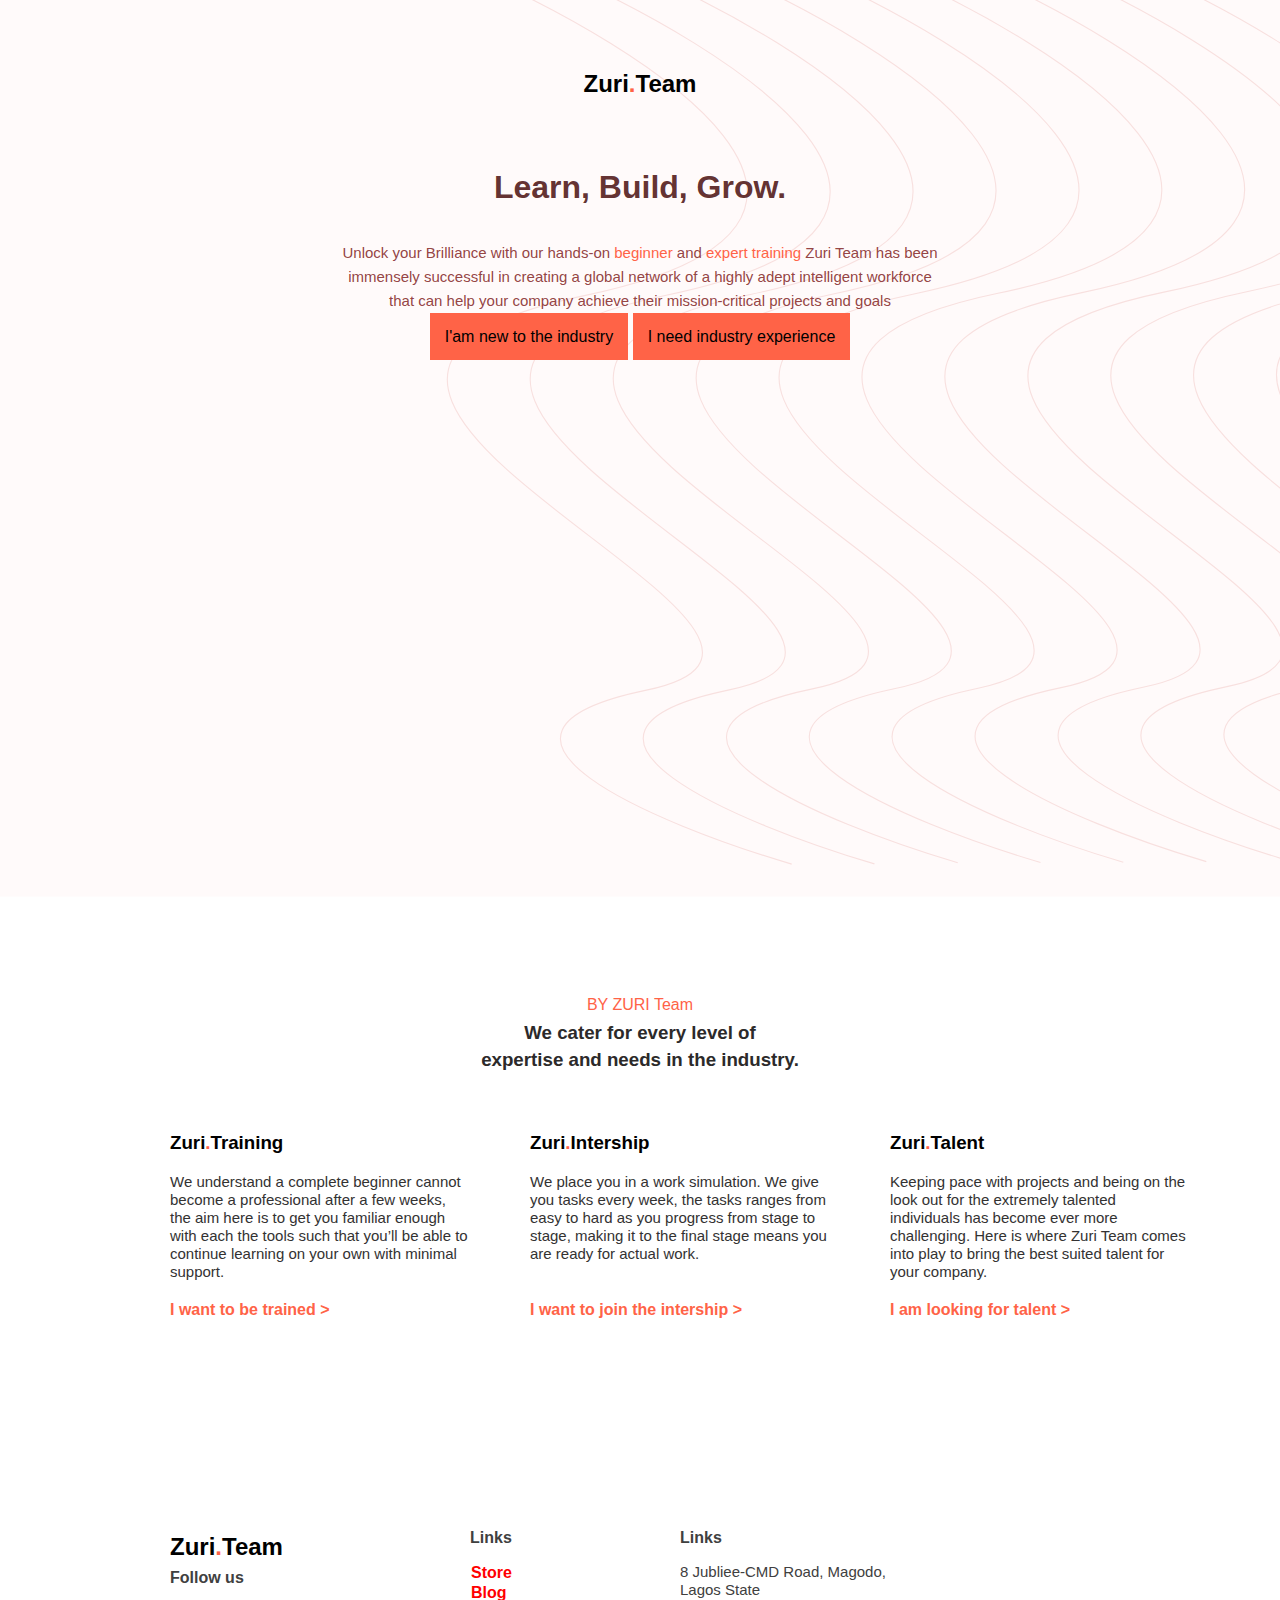
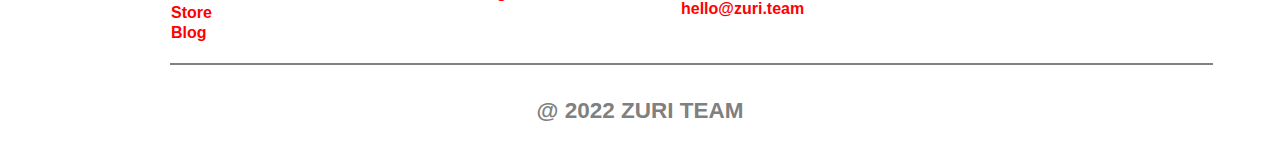
==== index.html @ fe2e514d "Update index.html" ====
<!DOCTYPE html>
<html lang="en">
<head>
    <meta charset="UTF-8">
    <meta http-equiv="X-UA-Compatible" content="IE=edge">
    <meta name="viewport" content="width=device-width, initial-scale=1.0">
    <title>zuri landing page website</title>

    <!-- desktop view css linking -->
    <link rel="stylesheet" href="css/desktop/header.css">
    <link rel="stylesheet" href="css/desktop/layout.css">
    <link rel="stylesheet" href="css/desktop/footer.css">
    <!-- desktop view css linking ends here -->
</head>
<body>

    <!-- 
        so, chi bae.....
        u need to wrap each container inside a div class name each div {mobile_view} and {desktop_view}
        just like i did below
    -->
    <div class="desktop_view">
        <!-- this hold all the content for desktop -->
        
        <div class="background_image">
            <!-- content goes in here -->
            <div class="header">
                <center><h2>Zuri<span style="color:tomato;">.</span>Team</h2></center>
            </div>
            <div class="contents">
                <div class="section_one">
                    <center><h1>Learn, Build, Grow.</h1></center>
                </div>
                <div class="section_two">
                    <center>
                        <span>Unlock your Brilliance with our hands-on <span style="color:tomato;">beginner</span> and <span style="color:tomato;">expert training</span> Zuri Team has been</span><br>
                        <span>immensely successful in creating a global network of a highly adept intelligent workforce</span><br>
                        <span>that can help your company achieve their mission-critical projects and goals</span>
                    </center>
                </div>
                <div class="button_sections">
                    <center>
                        <a href="training.zuri/index.html">I'am new to the industry</a>
                        <a href="talent.zuri/talent.html">I need industry experience</a>
                        <style>
                            .button_sections{
                                padding:15px;
                            }
                            .button_sections a{
                                padding:15px;
                                border:1 px solid red;
                                text-decoration:none;
                                color:black;
                                background:tomato;
                            }
                        </style>
                    </center>
                </div>
            </div>
            <!-- content ends here -->
        </div>



        <div class="layout_one">
            <!-- content start -->
            <div class="content">
                <center>
                    <span style="color:tomato;">BY ZURI Team</span>
                    <h3>We cater for every level of</h3>
                    <h3>expertise and needs in the industry.</h3>
                </center>
            </div>
            <div class="images"></div>
            <!-- grids -->
            <div class="rows">
                <div class="columns">
                    <div class="head"><h3>Zuri<span style="color:tomato;">.</span>Training</h3></div>
                    <div class="content_txt">
                        <span id="span">We understand a complete beginner cannot become a professional after a few weeks, the aim here is to get you familiar enough with each the tools such that you’ll be able to continue learning on your own with minimal support.</span>
                    </div>
                    <div class="a"><a href="./training.zuri/index.html">I want to be trained ></a></div>
                </div>
                <div class="columns">
                    <div class="head"><h3>Zuri<span style="color:tomato;">.</span>Intership</h3></div>
                    <div class="content_txt">
                        <span id="span">We place you in a work simulation. We give you tasks every week, the tasks ranges from easy to hard as you progress from stage to stage, making it to the final stage means you are ready for actual work.</span>
                    </div>
                    <br>
                    <div class="a"><a href="#">I want to join the intership ></a></div>
                </div>
                <div class="columns">
                    <div class="head"><h3>Zuri<span style="color:tomato;">.</span>Talent</h3></div>
                    <div class="content_txt">
                        <span id="span">Keeping pace with projects and being on the look out for the extremely talented individuals has become ever more challenging. Here is where Zuri Team comes into play to bring the best suited talent for your company.</span>
                    </div>
                    <div class="a">
                        <a href="./talent.zuri/talent.html">I am looking for talent ></a>
                    </div>
                </div>
            </div>
            <!-- content ends -->
        </div>




        <div class="footer">
            <div class="footer_container">
                <div class="row_f">
                    <div class="column_f">
                        <h2>Zuri<span style="color:tomato;">.</span>Team</h2>
                    </div>
                </div>
                <div class="column_f two">
                    <p>Links</p>
                    <a href="#">Store</a>
                    <a href="#">Blog</a>
                </div>
    
                <div class="column_f three">
                    <p>Links</p>
                    <div class="add">
                        <span>
                            8 Jubliee-CMD Road, Magodo,
                            Lagos State
                        </span>
                    </div>
                    <a href="#">hello@zuri.team</a>
                </div>
    
                <div class="column_f four">
                    <p>Follow us</p>
                    <a href="#">Store</a>
                    <a href="#">Blog</a>
                </div>    
            </div>
        </div>


        <div class="copyright">
            <center>
                <h2>@ 2022 ZURI TEAM
            </center>
        </div>



    </div>



    <div class="mobile_view">
        <!-- this hold all the content for mobile -->

    </div>

</body>
</html>
---- css/desktop/header.css ----
body{
    margin:0;
    font-family: -apple-system, BlinkMacSystemFont, 'Segoe UI', Roboto, Oxygen, Ubuntu, Cantarell, 'Open Sans', 'Helvetica Neue', sans-serif;
}





.background_image{
    background-image:url("../../assets/hero.svg");
    background-size: cover;
    background-position:top right;
    width:100%;
    height:100vh;
}




.header{
    padding-top:50px;
}
.contents{
    /* padding:30px; */
    padding-top:30px;
    color:rgba(79, 23, 23, 0.9);
}
.contents h1{
    font-weight:700;
}

.section_two{
    padding-top:13px;
    color:rgba(135, 45, 45, 0.9);
    line-height:24px;
    font-weight:500;
    font-size:15px;
}



.button_sections{
    padding-top:50px;   
}
.button_sections button{
    padding:15px;
    width:220px;
    border:2px solid tomato;
    background: transparent;
    margin:5px;
}
.button_sections #active{
    background-color:tomato;
    font-family: -apple-system, BlinkMacSystemFont, 'Segoe UI', Roboto, Oxygen, Ubuntu, Cantarell, 'Open Sans', 'Helvetica Neue', sans-serif;
    color:white;
}
.button_sections #active:hover{
    animation:blink 1s;
    background-color:white;
    color:black;
}
.button_sections button:hover{
    background-color:tomato;
    animation:blink 1s;
    color:white;
}

@keyframes blink {
    from{
        color:black;
        opacity: 0;
    }
}
---- css/desktop/layout.css ----
.layout_one{
    padding-top:100px;
}

.layout_one .content{
    line-height:9px;
    color:rgb(44, 42, 42);
}


.rows::after{
    clear:both;
    content: "";
    display:table;
}


.rows{
    padding-left:140px;
}

.columns{
    width: 300px;
    height:300px;
    background-color:white;
    font-family: -apple-system, BlinkMacSystemFont, 'Segoe UI', Roboto, Oxygen, Ubuntu, Cantarell, 'Open Sans', 'Helvetica Neue', sans-serif;
    float:left;
    margin:30px;
}   

.columns #span{
    font-family: -apple-system, BlinkMacSystemFont, 'Segoe UI', Roboto, Oxygen, Ubuntu, Cantarell, 'Open Sans', 'Helvetica Neue', sans-serif;
    font-size:15px;
    color:rgb(51, 50, 50);
}
.columns .a{
    padding-top:20px;
}
.columns .a a{
    /* padding:10px; */
    color:tomato;
    font-weight:bold;
    text-decoration:none;
}
---- css/desktop/footer.css ----
.footer{
    padding-left:170px;
    padding-top:70px;
}
.footer_container{
    height:150px;
    border-bottom:2px solid rgb(129, 129, 129);
    width:94%;
}
.row_f{
   
}




.column_f{
    float:left;
    width:300px;
    height:40px;
}


.column_f p{
    font-weight:bold;
    color:rgb(64, 64, 64);
}

.column_f a{
    display:block;
    font-weight:600;
    color:red;
    padding:1px 1px;
    text-decoration:none;
}


.two{
    width:210px;
}

.three{
    width:298px;
}
.three .add{
    width:240px;
}
.three span{
    color:rgb(64, 64, 64);
    font-size:15px;
}
.three a{
    text-decoration:1px red;
}

.four{
    
}



.copyright{
    color:grey;
    font-size:15px;
    padding:14px;
}
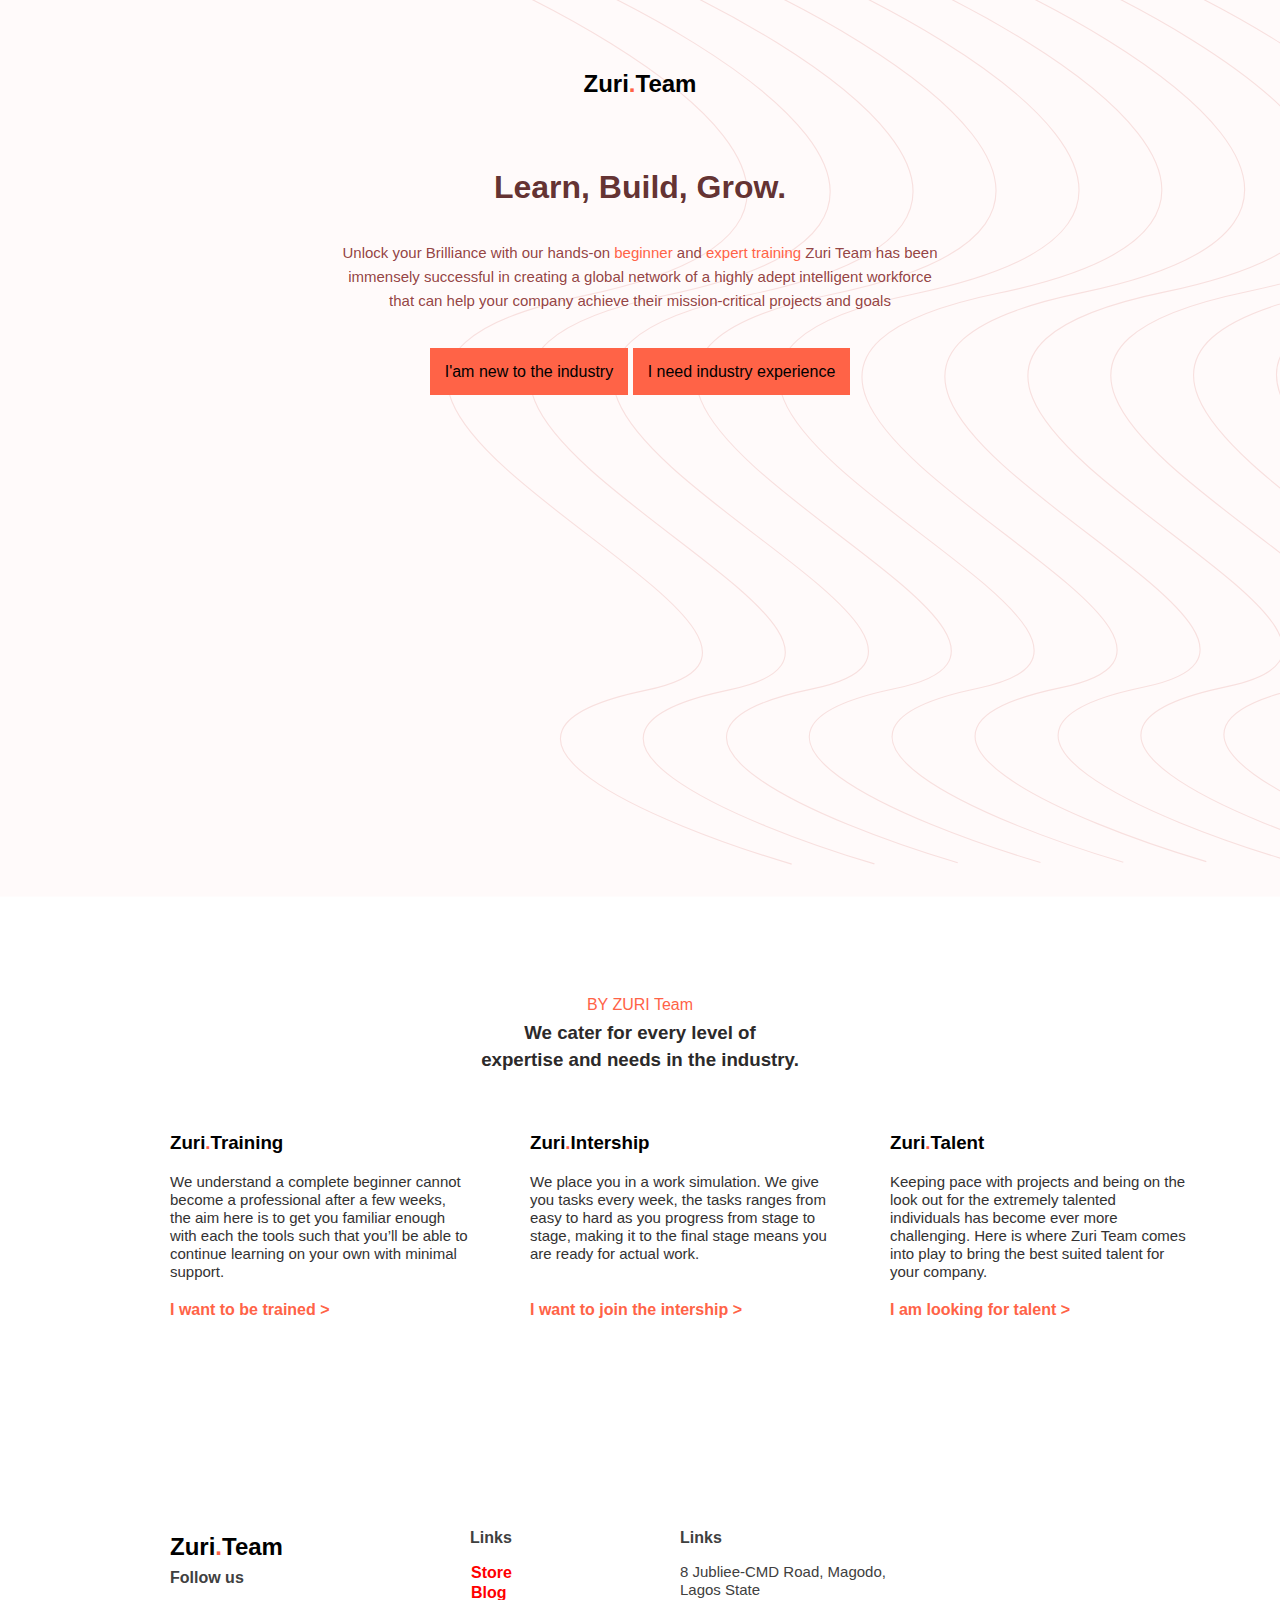
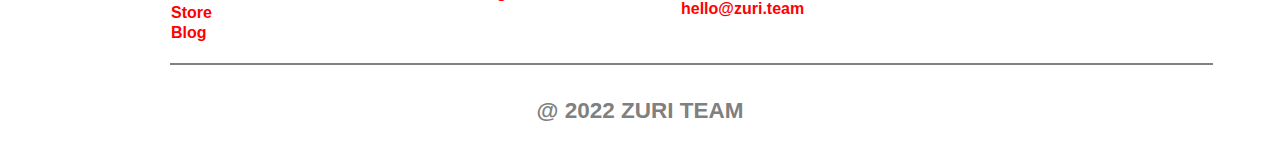
==== commit d20ce271: "Update index.html" ====
--- a/index.html
+++ b/index.html
@@ -41,10 +41,10 @@
                 <div class="button_sections">
                     <center>
                         <a href="training.zuri/index.html">I'am new to the industry</a>
-                        <a href="talent.zuri/talent.html">I need industry experience</a>
+                        <a href="talent.zuri/talent.html" class="activite">I need industry experience</a>
                         <style>
                             .button_sections{
-                                padding:15px;
+                                padding-top:50px;
                             }
                             .button_sections a{
                                 padding:15px;
@@ -53,6 +53,10 @@
                                 color:black;
                                 background:tomato;
                             }
+                            .activite{
+                                 border:1 px solid red;
+                                background-color:white;
+                                color:tomato;
                         </style>
                     </center>
                 </div>
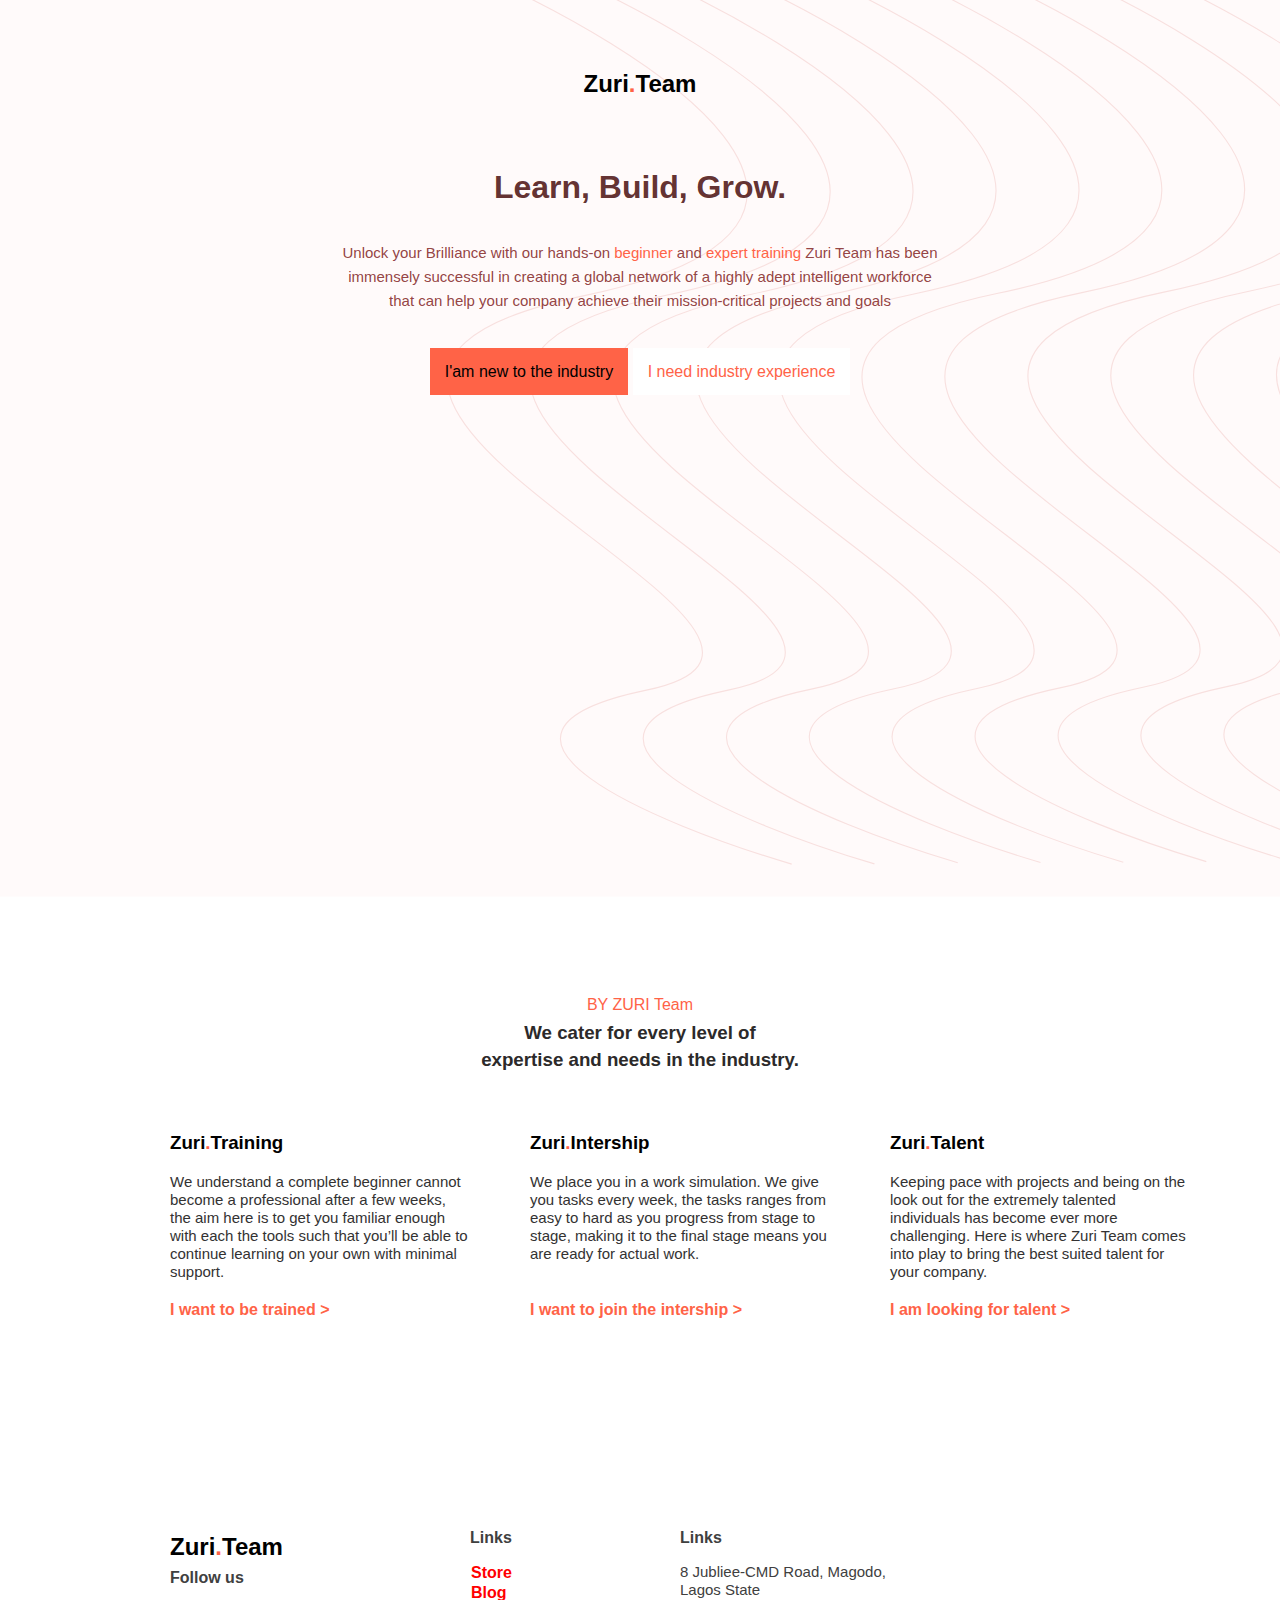
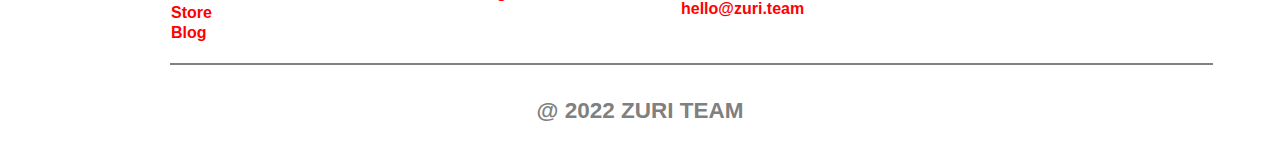
==== commit 23164b60: "Update index.html" ====
--- a/index.html
+++ b/index.html
@@ -41,7 +41,7 @@
                 <div class="button_sections">
                     <center>
                         <a href="training.zuri/index.html">I'am new to the industry</a>
-                        <a href="talent.zuri/talent.html" class="activite">I need industry experience</a>
+                        <a href="talent.zuri/talent.html" id="activite">I need industry experience</a>
                         <style>
                             .button_sections{
                                 padding-top:50px;
@@ -53,10 +53,11 @@
                                 color:black;
                                 background:tomato;
                             }
-                            .activite{
+                            .button_sections #activite{
                                  border:1 px solid red;
                                 background-color:white;
                                 color:tomato;
+                            }
                         </style>
                     </center>
                 </div>
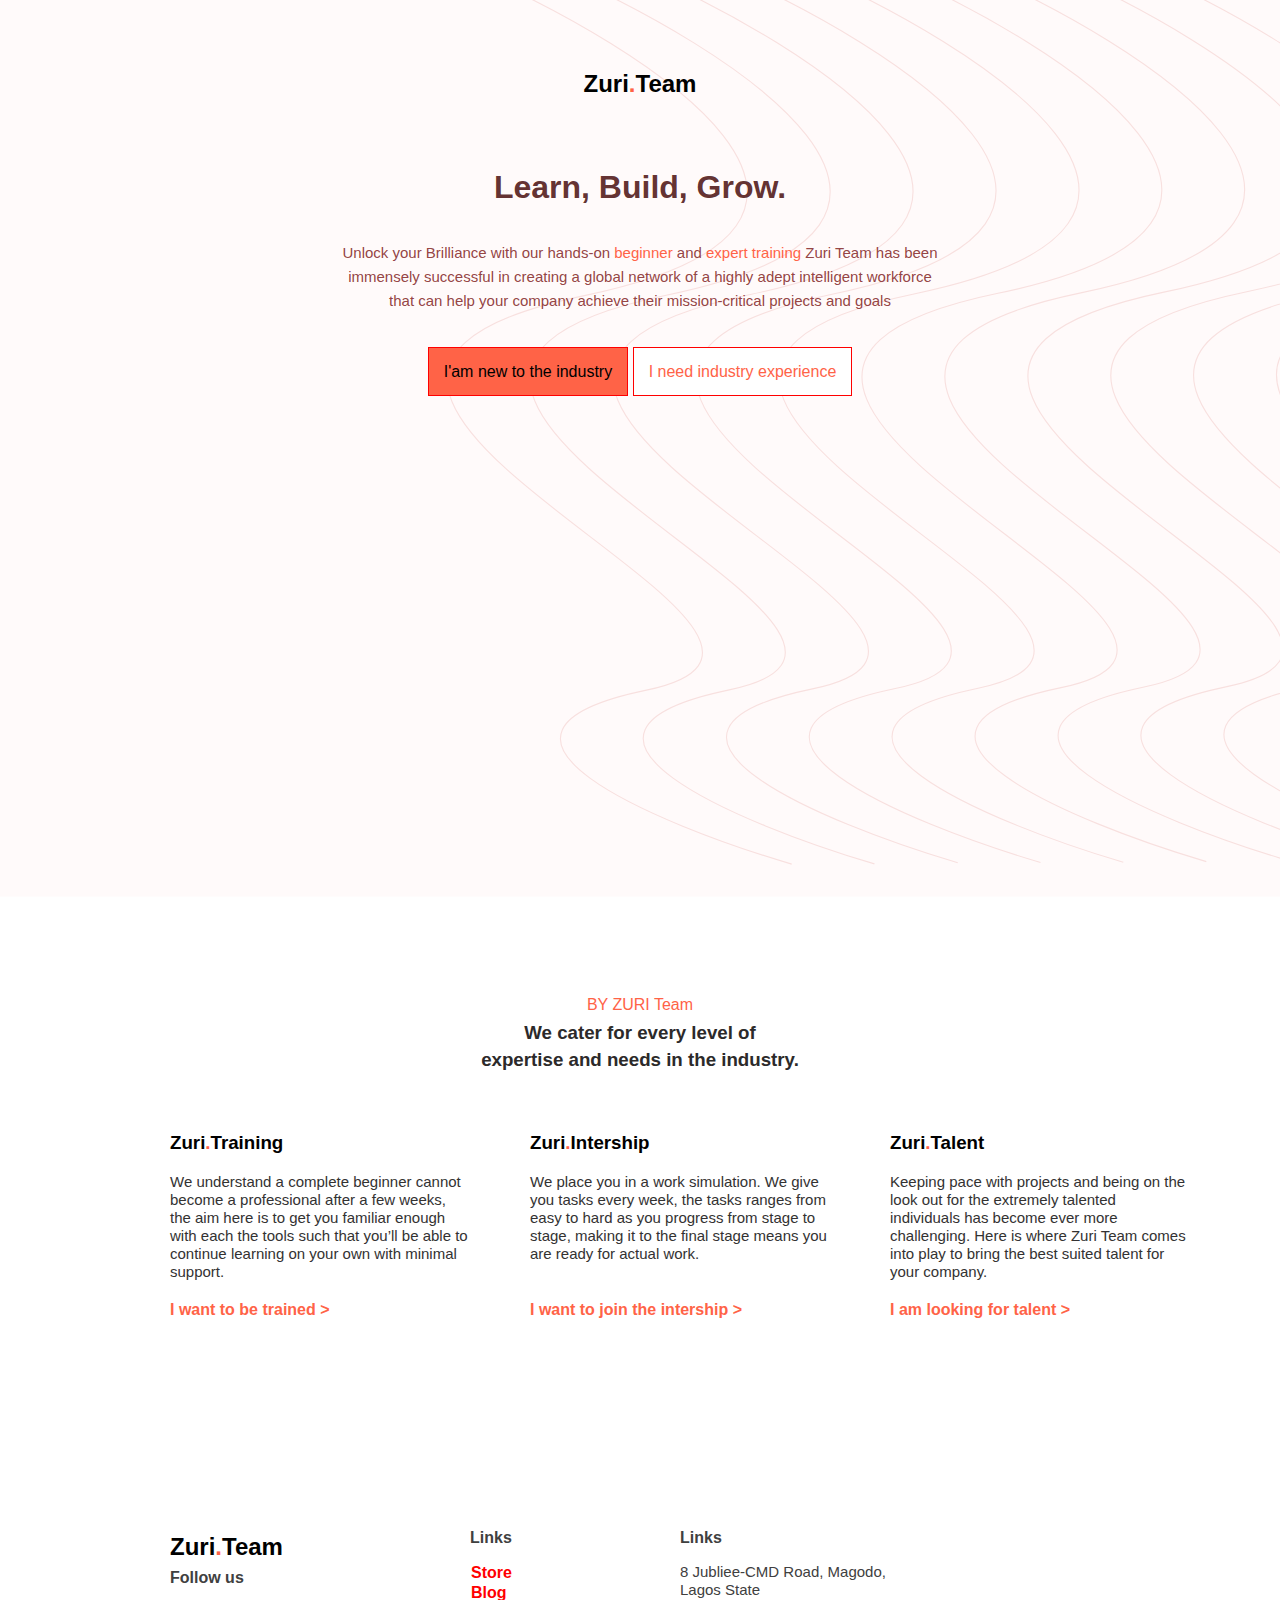
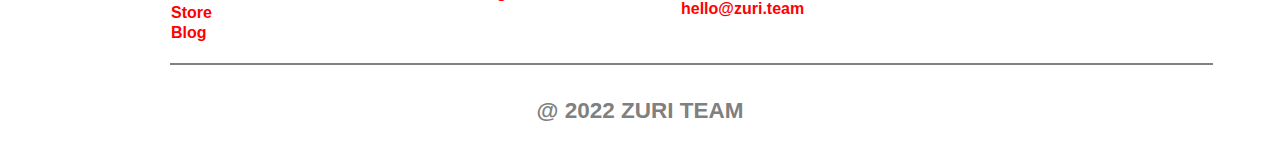
==== commit 742fe470: "Update index.html" ====
--- a/index.html
+++ b/index.html
@@ -48,15 +48,27 @@
                             }
                             .button_sections a{
                                 padding:15px;
-                                border:1 px solid red;
+                                border:1px solid red;
                                 text-decoration:none;
                                 color:black;
                                 background:tomato;
                             }
+                            .button_sections a:hover{
+                                animation: opacity 1s;   
+                            }
+                            @Keyframes opacity{
+                                from{
+                                    opacity:0;
+                                }
+                            }
                             .button_sections #activite{
-                                 border:1 px solid red;
+                                 border:1px solid red;
                                 background-color:white;
                                 color:tomato;
+                            }
+                            .button_sections #activite:hover{
+                                background-color:tomato;
+                                color:white;
                             }
                         </style>
                     </center>
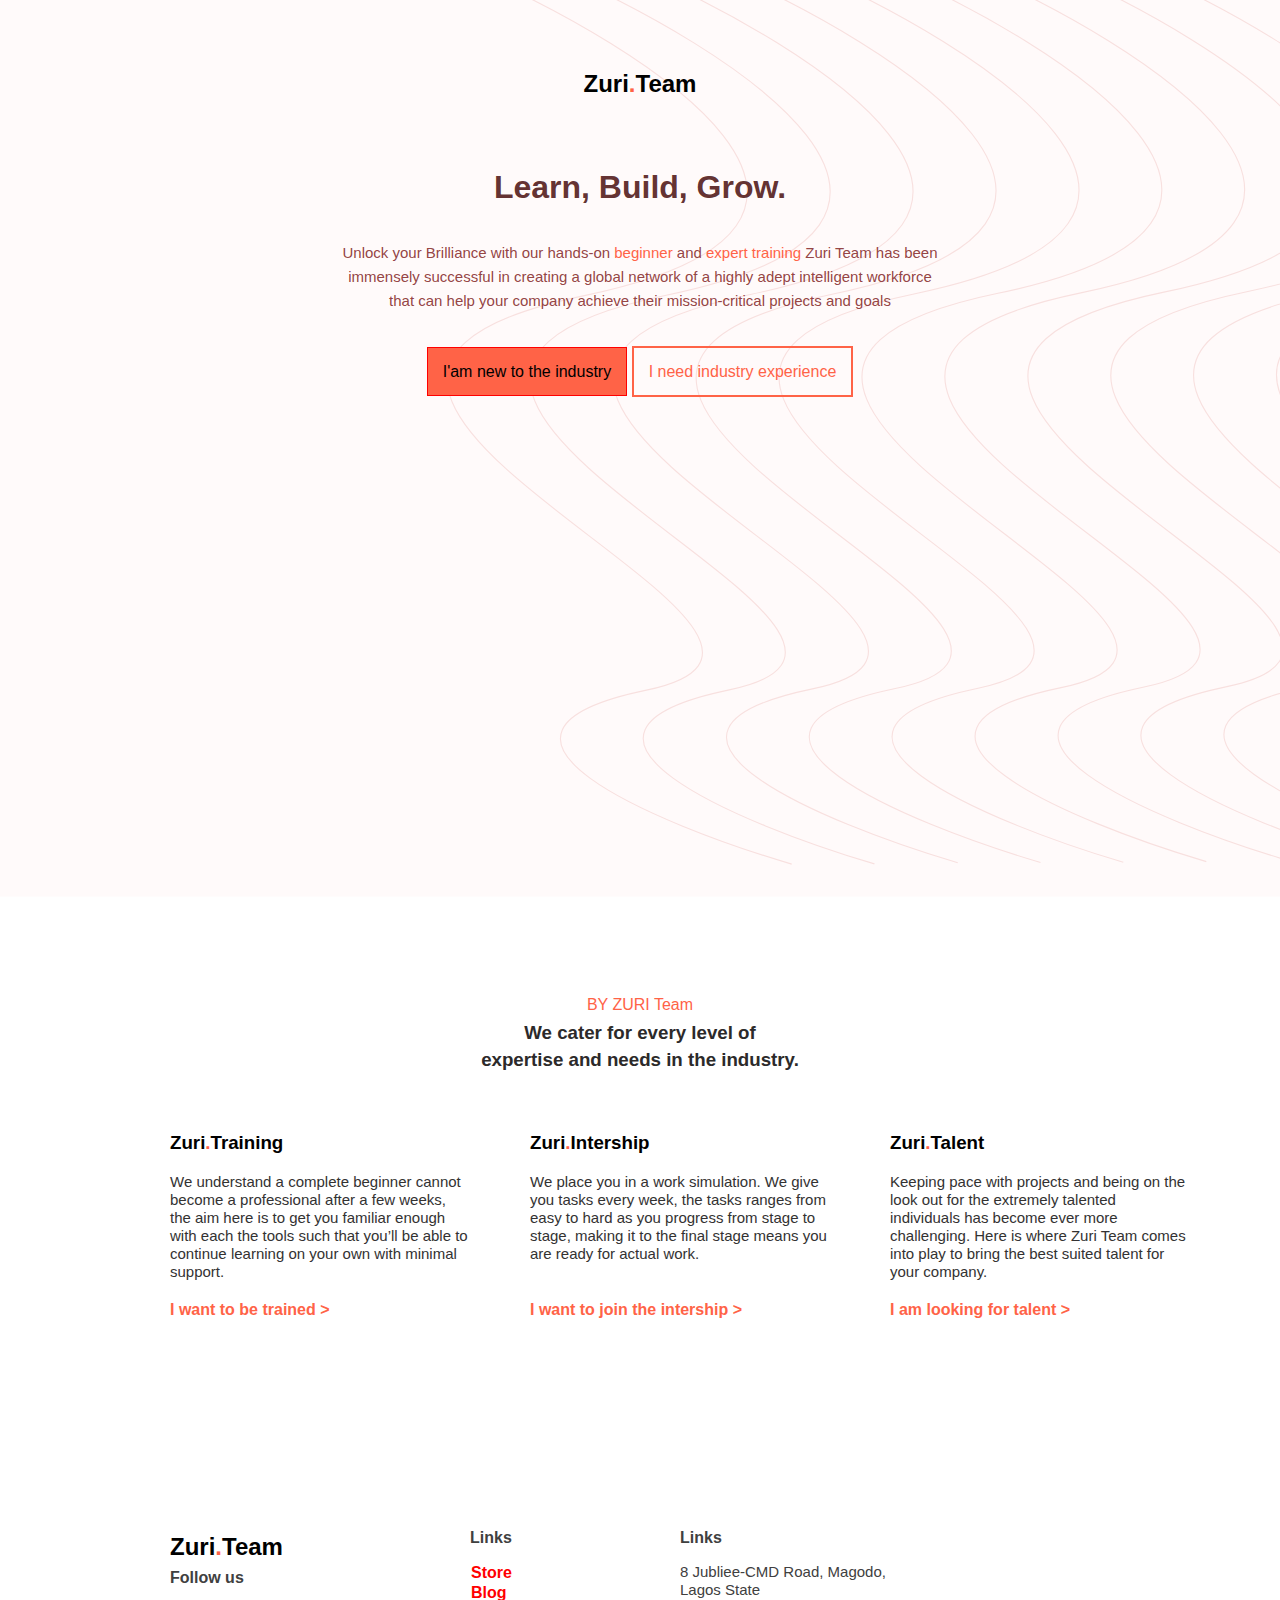
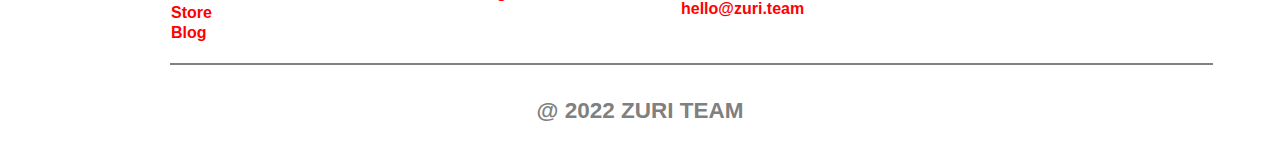
==== commit 208eba23: "Update index.html" ====
--- a/index.html
+++ b/index.html
@@ -62,13 +62,14 @@
                                 }
                             }
                             .button_sections #activite{
-                                 border:1px solid red;
-                                background-color:white;
+                                border:2px solid tomato;
+                                background-color:transparent;
                                 color:tomato;
                             }
                             .button_sections #activite:hover{
                                 background-color:tomato;
                                 color:white;
+                                animation: opacity 1s;   
                             }
                         </style>
                     </center>
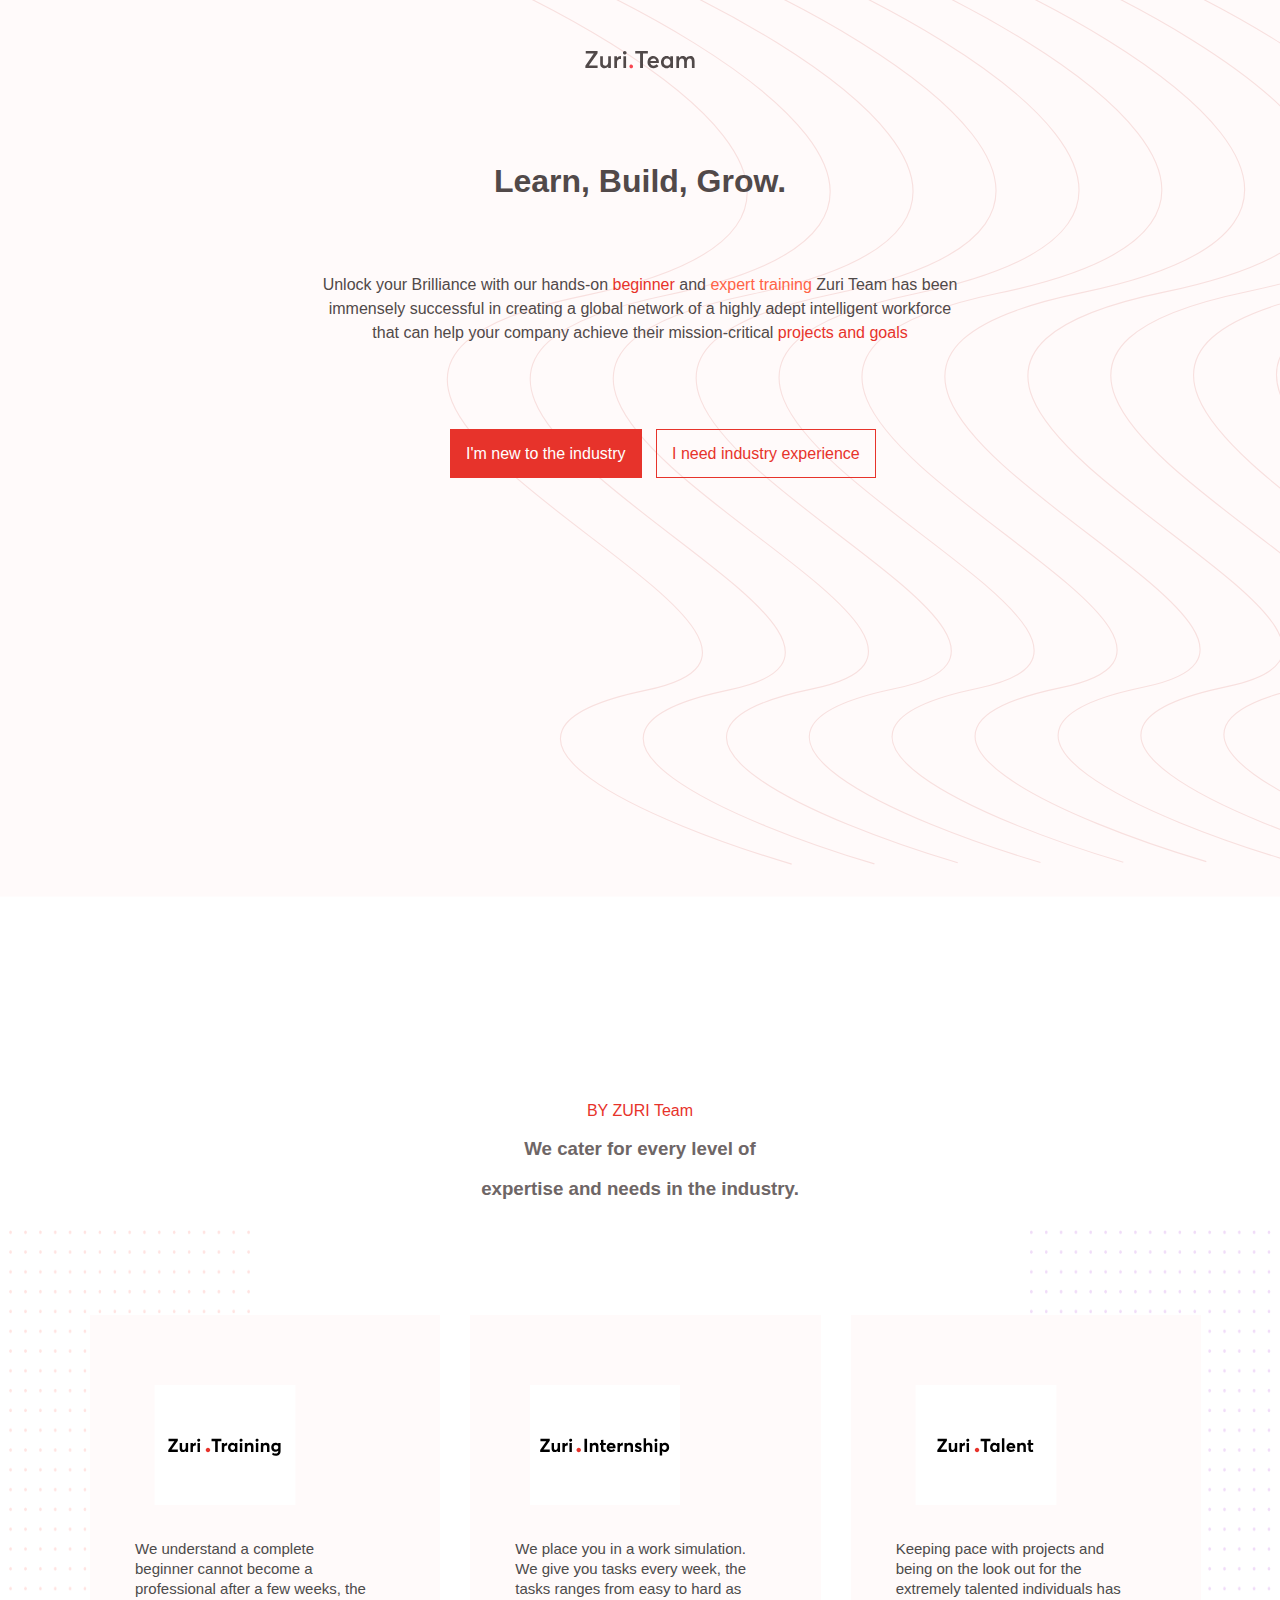
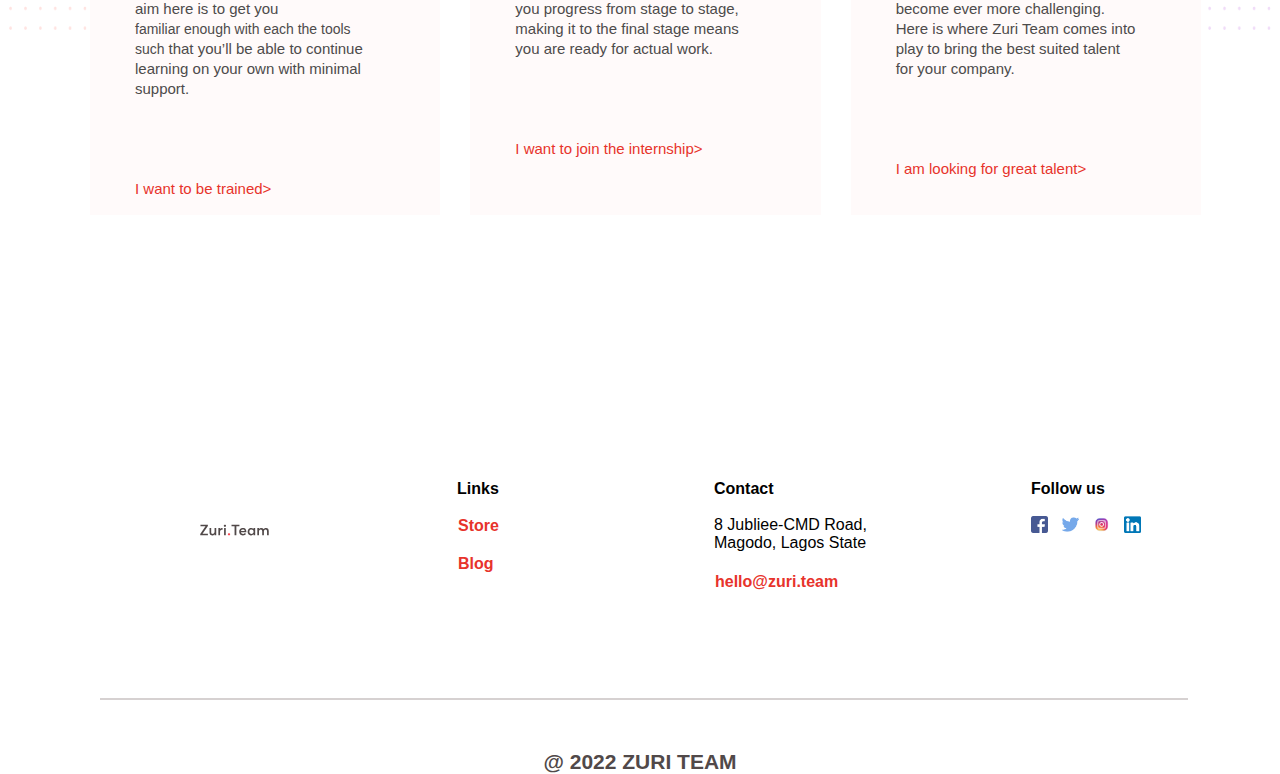
==== commit a96ba4f3: "initial commit" ====
--- a/index.html
+++ b/index.html
@@ -8,24 +8,18 @@
 
     <!-- desktop view css linking -->
     <link rel="stylesheet" href="css/desktop/header.css">
-    <link rel="stylesheet" href="css/desktop/layout.css">
-    <link rel="stylesheet" href="css/desktop/footer.css">
-    <!-- desktop view css linking ends here -->
+    
 </head>
 <body>
 
-    <!-- 
-        so, chi bae.....
-        u need to wrap each container inside a div class name each div {mobile_view} and {desktop_view}
-        just like i did below
-    -->
+   
     <div class="desktop_view">
         <!-- this hold all the content for desktop -->
         
         <div class="background_image">
             <!-- content goes in here -->
             <div class="header">
-                <center><h2>Zuri<span style="color:tomato;">.</span>Team</h2></center>
+                <center><img src="assets/full.svg"></center>
             </div>
             <div class="contents">
                 <div class="section_one">
@@ -33,45 +27,16 @@
                 </div>
                 <div class="section_two">
                     <center>
-                        <span>Unlock your Brilliance with our hands-on <span style="color:tomato;">beginner</span> and <span style="color:tomato;">expert training</span> Zuri Team has been</span><br>
+                        <span>Unlock your Brilliance with our hands-on <span style="color: #e7332b;">beginner</span> and <span style="color:tomato;">expert training</span> Zuri Team has been</span><br>
                         <span>immensely successful in creating a global network of a highly adept intelligent workforce</span><br>
-                        <span>that can help your company achieve their mission-critical projects and goals</span>
+                        <span>that can help your company achieve their mission-critical <span style="color:#e7332b ;"> projects and goals</span></span>
                     </center>
                 </div>
                 <div class="button_sections">
                     <center>
-                        <a href="training.zuri/index.html">I'am new to the industry</a>
-                        <a href="talent.zuri/talent.html" id="activite">I need industry experience</a>
-                        <style>
-                            .button_sections{
-                                padding-top:50px;
-                            }
-                            .button_sections a{
-                                padding:15px;
-                                border:1px solid red;
-                                text-decoration:none;
-                                color:black;
-                                background:tomato;
-                            }
-                            .button_sections a:hover{
-                                animation: opacity 1s;   
-                            }
-                            @Keyframes opacity{
-                                from{
-                                    opacity:0;
-                                }
-                            }
-                            .button_sections #activite{
-                                border:2px solid tomato;
-                                background-color:transparent;
-                                color:tomato;
-                            }
-                            .button_sections #activite:hover{
-                                background-color:tomato;
-                                color:white;
-                                animation: opacity 1s;   
-                            }
-                        </style>
+                     <a id="button"  href="training.zuri/index.html">I'm new to the industry</a>
+                        <a href="talent.zuri/talent.html" id="activate">I need industry experience</a>
+                       
                     </center>
                 </div>
             </div>
@@ -81,79 +46,102 @@
 
 
         <div class="layout_one">
+                 <img  class="left"  src="assets/left.png">
+                 <img class="right" src="assets/right.png">
             <!-- content start -->
             <div class="content">
                 <center>
-                    <span style="color:tomato;">BY ZURI Team</span>
-                    <h3>We cater for every level of</h3>
+                    <p style="color: #e7332b;">BY ZURI Team</p><br>
+                    <h3>We cater for every level of</h3><br>
                     <h3>expertise and needs in the industry.</h3>
                 </center>
             </div>
-            <div class="images"></div>
-            <!-- grids -->
-            <div class="rows">
-                <div class="columns">
-                    <div class="head"><h3>Zuri<span style="color:tomato;">.</span>Training</h3></div>
-                    <div class="content_txt">
-                        <span id="span">We understand a complete beginner cannot become a professional after a few weeks, the aim here is to get you familiar enough with each the tools such that you’ll be able to continue learning on your own with minimal support.</span>
-                    </div>
-                    <div class="a"><a href="./training.zuri/index.html">I want to be trained ></a></div>
-                </div>
-                <div class="columns">
-                    <div class="head"><h3>Zuri<span style="color:tomato;">.</span>Intership</h3></div>
-                    <div class="content_txt">
-                        <span id="span">We place you in a work simulation. We give you tasks every week, the tasks ranges from easy to hard as you progress from stage to stage, making it to the final stage means you are ready for actual work.</span>
-                    </div>
-                    <br>
-                    <div class="a"><a href="#">I want to join the intership ></a></div>
-                </div>
-                <div class="columns">
-                    <div class="head"><h3>Zuri<span style="color:tomato;">.</span>Talent</h3></div>
-                    <div class="content_txt">
-                        <span id="span">Keeping pace with projects and being on the look out for the extremely talented individuals has become ever more challenging. Here is where Zuri Team comes into play to bring the best suited talent for your company.</span>
-                    </div>
-                    <div class="a">
-                        <a href="./talent.zuri/talent.html">I am looking for talent ></a>
-                    </div>
-                </div>
-            </div>
-            <!-- content ends -->
-        </div>
+            <div class="images">
+                <div class="firstbox">
+                    <img src="assets/training.svg" alt="zuri">
+                    <p >We understand a complete beginner cannot become a professional after a
+                         few weeks, the aim here is to get you<br>
+                         <span class="move">familiar enough with each the tools such </span>
+                          that you’ll be able to continue learning on your own with minimal support.</p>
+
+                       <p class="paragraph"> <a href="#"> I want to be trained> </a></p>
 
 
 
 
-        <div class="footer">
+                </div>
+
+                <div class="secondbox">
+                    <img src="assets/internship.svg" alt="zuri">
+                    <p>We place you in a work simulation. We give you tasks every week, the
+                         tasks ranges from easy to hard as you progress from stage to stage,
+                          making it to the final stage means you are ready for actual work.</p>
+
+
+
+                          <p class="paragraph"> <a href="#"> I want to join the internship> </a></p>
+                    
+
+
+                </div> 
+                
+                
+                <div class="thirdbox">
+                    <img src="assets/talent.svg" alt="zuri">
+                    <p>Keeping pace with projects and being on the look out for the extremely
+                         talented individuals has become ever more challenging. Here is where 
+                         Zuri Team comes into play to bring the best suited talent for your company.</p>
+
+
+                         <p class="paragraph"> <a href="#"> I am looking for great talent> </a></p>
+                        
+
+                    
+
+
+                </div>
+                </div>
+
+        <footer>
             <div class="footer_container">
-                <div class="row_f">
-                    <div class="column_f">
-                        <h2>Zuri<span style="color:tomato;">.</span>Team</h2>
+
+                    <div class="one">
+                        
+                      <img src="assets/full.svg">
                     </div>
-                </div>
-                <div class="column_f two">
-                    <p>Links</p>
-                    <a href="#">Store</a>
-                    <a href="#">Blog</a>
-                </div>
-    
-                <div class="column_f three">
-                    <p>Links</p>
-                    <div class="add">
-                        <span>
-                            8 Jubliee-CMD Road, Magodo,
-                            Lagos State
-                        </span>
+                    <div class="two">
+                        <p><b>Links</b></p><br>
+                        <a href="#">Store</a><br>
+                        <a href="#">Blog</a>
+
                     </div>
-                    <a href="#">hello@zuri.team</a>
-                </div>
-    
-                <div class="column_f four">
-                    <p>Follow us</p>
-                    <a href="#">Store</a>
-                    <a href="#">Blog</a>
-                </div>    
+                    <div class="three">
+
+                        <p><b>Contact</b></p><br>
+                        <div class="add">
+                            <span>
+                                8 Jubliee-CMD Road, Magodo,
+                                Lagos State
+                            </span>
+                        </div>
+                        <a href="#">hello@zuri.team</a>
+
+                    </div>
+                    <div class="four">
+                        <p><b> Follow us</b></p><br>
+                        <img id="four" src="assets/fb (1).png">
+                        <img src="assets/twitter (1).png">
+                        <img src="assets/IG (1).png">
+                           <img src="assets/in (1).png">
+                    </div>
+
+
+
+
+
+
             </div>
-        </div>
+        </footer>
 
 
         <div class="copyright">
@@ -165,6 +153,7 @@
 
 
     </div>
+    
 
 
 
--- a/css/desktop/header.css
+++ b/css/desktop/header.css
@@ -1,15 +1,10 @@
 
-
-
-body{
-    margin:0;
-    font-family: -apple-system, BlinkMacSystemFont, 'Segoe UI', Roboto, Oxygen, Ubuntu, Cantarell, 'Open Sans', 'Helvetica Neue', sans-serif;
-}
-
-
-
-
-
+ *{
+    margin: 0;
+    padding: 0;
+    box-sizing: border-box;
+    font-family: Averta, sans-serif;
+ }
 .background_image{
     background-image:url("../../assets/hero.svg");
     background-size: cover;
@@ -18,60 +13,212 @@
     height:100vh;
 }
 
-
-
-
 .header{
     padding-top:50px;
+}
+.header img{
+    padding-bottom: 60px;
 }
 .contents{
     /* padding:30px; */
     padding-top:30px;
-    color:rgba(79, 23, 23, 0.9);
+    color: #514949;
+    margin-bottom: 50px;
 }
 .contents h1{
     font-weight:700;
+    color: #514949;
+    padding-bottom: 60px;
 }
 
 .section_two{
     padding-top:13px;
-    color:rgba(135, 45, 45, 0.9);
+    color:#514949;
     line-height:24px;
     font-weight:500;
-    font-size:15px;
-}
-
-
+    font-size:16px;
+}
 
 .button_sections{
-    padding-top:50px;   
-}
-.button_sections button{
+    padding-top:100px;
+    margin-left: 450px;
+    display: flex;
+    padding-right:50px ;
+}
+#button{
+    margin-right:10px ;
+}
+.button_sections a{
     padding:15px;
-    width:220px;
-    border:2px solid tomato;
-    background: transparent;
-    margin:5px;
-}
-.button_sections #active{
-    background-color:tomato;
-    font-family: -apple-system, BlinkMacSystemFont, 'Segoe UI', Roboto, Oxygen, Ubuntu, Cantarell, 'Open Sans', 'Helvetica Neue', sans-serif;
+    border:1px solid #e7332b;
+    text-decoration:none;
     color:white;
-}
-.button_sections #active:hover{
-    animation:blink 1s;
-    background-color:white;
-    color:black;
-}
-.button_sections button:hover{
-    background-color:tomato;
-    animation:blink 1s;
+    background: #e7332b;
+}
+.button_sections a:hover{
+    animation: opacity 1s; 
+    background-color: transparent;  
+    color: #e7332b;
+}
+.button_sections #activate{
+    border:1px solid  #e7332b;
+    background-color:transparent;
+    color: #e7332b;
+}
+.button_sections #activate:hover{
+    background-color: #e7332b;
     color:white;
-}
-
-@keyframes blink {
-    from{
-        color:black;
-        opacity: 0;
-    }
+    animation: opacity 1s;   
+}
+
+
+.layout_one{
+    padding-top:200px;
+    position: relative;
+}
+
+
+.content{
+    margin-bottom: 100px;
+    margin-top: 20px;
+    color: #6e6666;
+    position: relative;
+    margin: 2px 40px 100px 40px;
+}
+
+  
+.images{
+
+     display: flex;
+     position: relative;
+
+}
+
+.left{
+    position: absolute;
+    top: 330px;
+    left: 0;
+}
+
+    .right{
+        position: absolute;
+        top: 330px;
+        right: 0;
+    }
+
+    .left, .right{
+        width: 250px;
+        height: 400px;
+    }
+
+    .images{
+        /* margin: 3px; */
+        width: 95%;
+        height: 700px;
+        position: relative;
+        margin-top: 50px;
+    }
+
+    .firstbox, .secondbox, .thirdbox{
+        padding:20px;
+        margin: 15px;
+        background-color: #fffafa;
+        width: 35%;
+        /* color:#514949; */
+        height: 500px;
+    }
+
+    .firstbox p, .secondbox p, .thirdbox p{
+              padding: 30px 45px 50px 25px;
+              font-size: 15px;
+              font-weight: 400;
+              line-height: 20px;
+              color:#4d4b4b;
+    }
+    .move{
+        padding-right: 0px;
+        font-size: 14px;
+    }
+    .paragraph{ 
+        padding-bottom: 100px; 
+     } 
+    .paragraph a{
+        color: #e7332b;
+        text-decoration: none;
+        /* margin-bottom: 50px; */
+        /* margin-top: 400px; */
+    }
+    .firstbox{
+        margin-left: 90px;
+    }
+    .images img{
+              
+              /* top:5; */
+              /* left:20; */
+              width: 200px;
+              height: 170px;
+              padding-left: 30px;
+              padding-top: 50px;
+    }
+
+    
+
+.footer{
+    padding-left:170px;
+    padding-top:70px;
+    position: relative;
+    color: #514949;
+}
+.footer_container{
+    height:300px;
+    border-bottom:2px solid #d6d1d1;
+    width:85%;
+    padding-top: 50px;
+    display: flex;
+    margin-left: 100px ;
+    margin-bottom: 50px;
+
+}
+.one, .two, .three, .four{
+    width: 20%;
+    margin: 30px 40px;
+    display:block;
+    margin-bottom: 50px;
+
+}
+.one img{
+    padding-right: 20px;
+    width: 50%;
+    height: 100px;
+}
+
+ footer a{
+    display:block;
+    font-weight:600;
+    color:#e7332b;
+    padding:1px 1px;
+    text-decoration:none;
+}
+
+.add{
+    margin-bottom: 20px;
+}
+.four p{
+    padding-left: 60px;
+}
+.one{
+    margin-left: 100px;
+}
+.four img{
+    width: 15%;
+    padding-left: 10px;
+}
+#four {
+    width: 15%;
+    padding-left: 10px;
+    margin-left: 50px;
+}
+.copyright{
+    color: #514949;
+    font-size: 14px;
 }